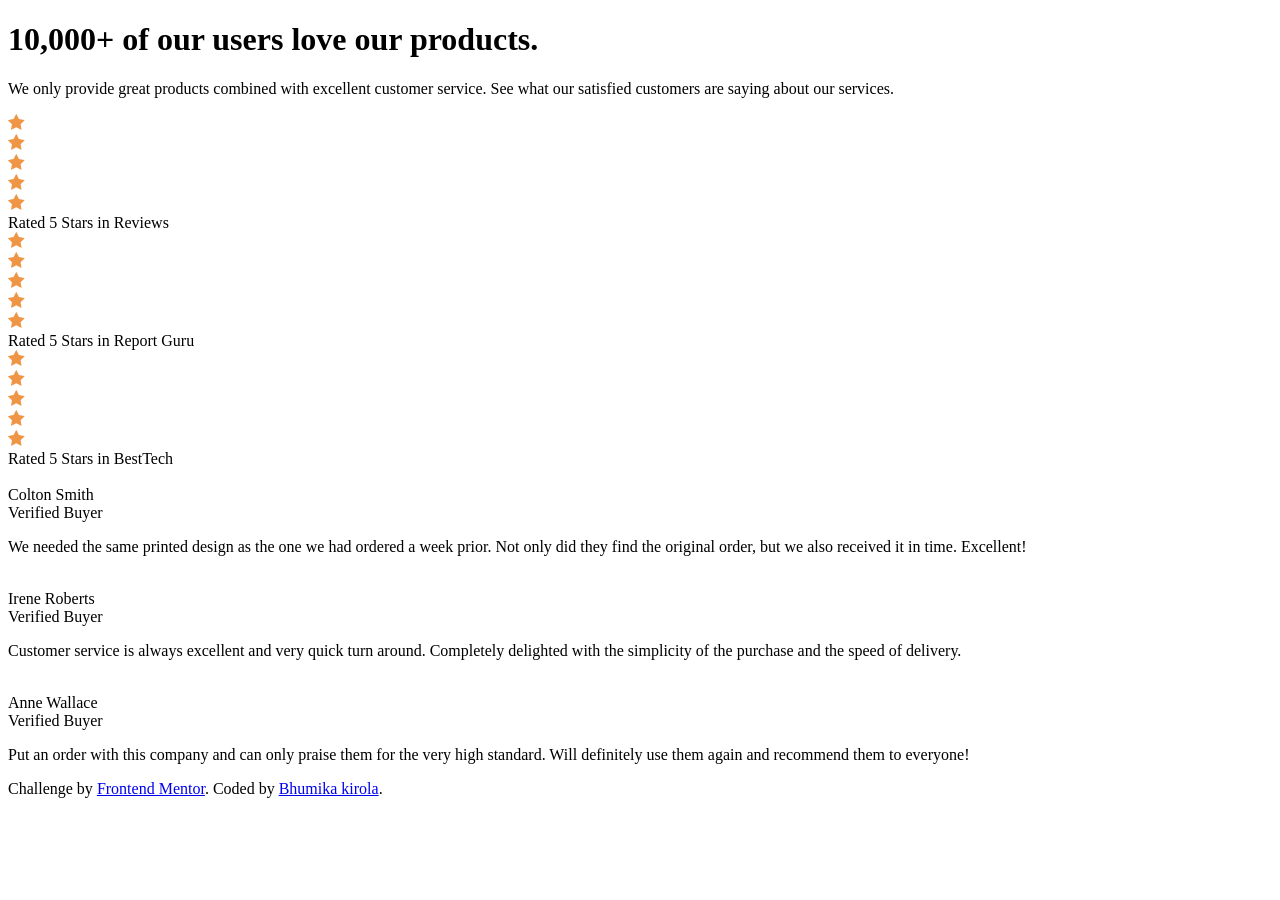
==== social-proof-section-master/index.html @ 1e0139d0 "Complete HTML structure for NFT preview, Profile card, and Social proof section" ====
<!DOCTYPE html>
<html lang="en">
  <head>
    <meta charset="UTF-8" />
    <meta name="viewport" content="width=device-width, initial-scale=1.0" />
    <!-- displays site properly based on user's device -->

    <link
      rel="icon"
      type="image/png"
      sizes="32x32"
      href="./images/favicon-32x32.png"
    />

    <title>Frontend Mentor | Social proof section</title>
  </head>
  <body>
      <header>
        <div class="heading-box">
          <div class="heading"><h1>10,000+ of our users love our products.</h1></div>
          <div class="info"><p>We only provide great products combined with excellent customer service. See what our satisfied customers are saying about our services.</p></div>
        </div>
        <div class="ratings">
          <div class="rating first">
            <div class="stars-box">
              <div class="star1"><img src="images/icon-star.svg" alt="Star icon" /></div>
              <div class="star2"><img src="images/icon-star.svg" alt="Star icon" /></div>
              <div class="star3"><img src="images/icon-star.svg" alt="Star icon" /></div>
              <div class="star4"><img src="images/icon-star.svg" alt="Star icon" /></div>
              <div class="star5"><img src="images/icon-star.svg" alt="Star icon" /></div>
            </div>
            <span>Rated 5 Stars in Reviews</span>
          </div>
          <div class="rating second">
            <div class="stars-box">
              <div class="star1"><img src="images/icon-star.svg" alt="Star icon" /></div>
              <div class="star2"><img src="images/icon-star.svg" alt="Star icon" /></div>
              <div class="star3"><img src="images/icon-star.svg" alt="Star icon" /></div>
              <div class="star4"><img src="images/icon-star.svg" alt="Star icon" /></div>
              <div class="star5"><img src="images/icon-star.svg" alt="Star icon" /></div>
            </div>
            <span>Rated 5 Stars in Report Guru</span>
          </div>
          <div class="rating third">
            <div class="stars-box">
              <div class="star1"><img src="images/icon-star.svg" alt="Star icon" /></div>
              <div class="star2"><img src="images/icon-star.svg" alt="Star icon" /></div>
              <div class="star3"><img src="images/icon-star.svg" alt="Star icon" /></div>
              <div class="star4"><img src="images/icon-star.svg" alt="Star icon" /></div>
              <div class="star5"><img src="images/icon-star.svg" alt="Star icon" /></div>
            </div>
            <span>Rated 5 Stars in BestTech</span>
          </div>
        </div>
      </header>
      <main>
        <div class="box box1">
          <div class="head">
            
            <div class="img-container">
              <img src="" alt="">
            </div>
            <span class="name">Colton Smith</span>
            <div class="buyer">Verified Buyer</div>
          </div>
          <p>We needed the same printed design as the one we had ordered a week prior.
    Not only did they find the original order, but we also received it in time.
    Excellent!</p>
        </div>
        <div class="box box2">
          <div class="head">
            
            <div class="img-container">
              <img src="" alt="">
            </div>
            <span class="name">Irene Roberts</span>
            <div class="buyer">Verified Buyer</div>
          </div>
          <p>Customer service is always excellent and very quick turn around. Completely
    delighted with the simplicity of the purchase and the speed of delivery.</p>
        </div>
        <div class="box box3">
          <div class="head">
            
            <div class="img-container">
              <img src="" alt="">
            </div>
            <span class="name">Anne Wallace</span>
            <div class="buyer">Verified Buyer</div>
          </div>
          <p>Put an order with this company and can only praise them for the very high
    standard. Will definitely use them again and recommend them to everyone!</p>
        </div>
      </main>

    <footer class="attribution">
      Challenge by
      <a href="https://www.frontendmentor.io?ref=challenge"
        >Frontend Mentor</a
      >. Coded by <a href="#">Bhumika kirola</a>.
    </footer>
  </body>
</html>
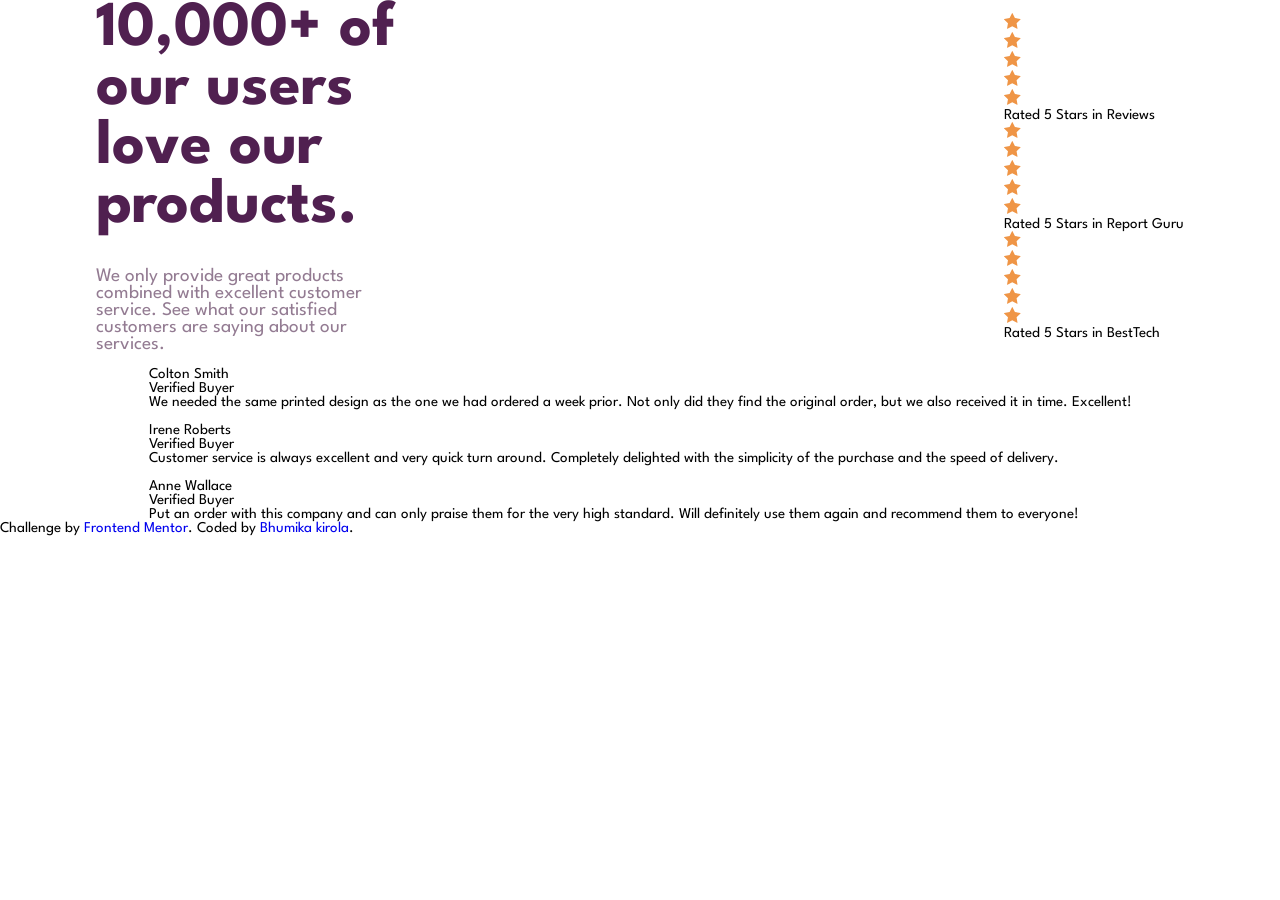
==== commit c7f323c5: "feat: progress on social proof section" ====
--- a/social-proof-section-master/index.html
+++ b/social-proof-section-master/index.html
@@ -1,103 +1,108 @@
 <!DOCTYPE html>
 <html lang="en">
-  <head>
-    <meta charset="UTF-8" />
-    <meta name="viewport" content="width=device-width, initial-scale=1.0" />
-    <!-- displays site properly based on user's device -->
 
-    <link
-      rel="icon"
-      type="image/png"
-      sizes="32x32"
-      href="./images/favicon-32x32.png"
-    />
+<head>
+  <meta charset="UTF-8" />
+  <meta name="viewport" content="width=device-width, initial-scale=1.0" />
+  <link rel="icon" type="image/png" sizes="32x32" href="./images/favicon-32x32.png" />
 
-    <title>Frontend Mentor | Social proof section</title>
-  </head>
-  <body>
-      <header>
-        <div class="heading-box">
-          <div class="heading"><h1>10,000+ of our users love our products.</h1></div>
-          <div class="info"><p>We only provide great products combined with excellent customer service. See what our satisfied customers are saying about our services.</p></div>
+  <title>Frontend Mentor | Social proof section</title>
+  <link rel="preconnect" href="https://fonts.googleapis.com">
+  <link rel="preconnect" href="https://fonts.gstatic.com" crossorigin>
+  <link
+    href="https://fonts.googleapis.com/css2?family=Fraunces:ital,opsz,wght@0,9..144,100..900;1,9..144,100..900&family=Karla:ital,wght@0,200..800;1,200..800&family=League+Spartan:wght@100..900&family=Montserrat:ital,wght@0,100..900;1,100..900&display=swap"
+    rel="stylesheet">
+  <link rel="stylesheet" href="style.css" />
+</head>
+
+<body>
+  <div class="page">
+
+    <header>
+      <div class="heading-box">
+        <div class="heading">
+          <h1>10,000+ of our users love our products.</h1>
         </div>
-        <div class="ratings">
-          <div class="rating first">
-            <div class="stars-box">
-              <div class="star1"><img src="images/icon-star.svg" alt="Star icon" /></div>
-              <div class="star2"><img src="images/icon-star.svg" alt="Star icon" /></div>
-              <div class="star3"><img src="images/icon-star.svg" alt="Star icon" /></div>
-              <div class="star4"><img src="images/icon-star.svg" alt="Star icon" /></div>
-              <div class="star5"><img src="images/icon-star.svg" alt="Star icon" /></div>
-            </div>
-            <span>Rated 5 Stars in Reviews</span>
+          <p class="info" >We only provide great products combined with excellent customer service. See what our satisfied customers are saying about our services.</p>
+      </div>
+      <div class="ratings">
+        <div class="rating first">
+          <div class="stars-box">
+            <div class="star1"><img src="images/icon-star.svg" alt="Star icon" /></div>
+            <div class="star2"><img src="images/icon-star.svg" alt="Star icon" /></div>
+            <div class="star3"><img src="images/icon-star.svg" alt="Star icon" /></div>
+            <div class="star4"><img src="images/icon-star.svg" alt="Star icon" /></div>
+            <div class="star5"><img src="images/icon-star.svg" alt="Star icon" /></div>
           </div>
-          <div class="rating second">
-            <div class="stars-box">
-              <div class="star1"><img src="images/icon-star.svg" alt="Star icon" /></div>
-              <div class="star2"><img src="images/icon-star.svg" alt="Star icon" /></div>
-              <div class="star3"><img src="images/icon-star.svg" alt="Star icon" /></div>
-              <div class="star4"><img src="images/icon-star.svg" alt="Star icon" /></div>
-              <div class="star5"><img src="images/icon-star.svg" alt="Star icon" /></div>
-            </div>
-            <span>Rated 5 Stars in Report Guru</span>
+          <span>Rated 5 Stars in Reviews</span>
+        </div>
+        <div class="rating second">
+          <div class="stars-box">
+            <div class="star1"><img src="images/icon-star.svg" alt="Star icon" /></div>
+            <div class="star2"><img src="images/icon-star.svg" alt="Star icon" /></div>
+            <div class="star3"><img src="images/icon-star.svg" alt="Star icon" /></div>
+            <div class="star4"><img src="images/icon-star.svg" alt="Star icon" /></div>
+            <div class="star5"><img src="images/icon-star.svg" alt="Star icon" /></div>
           </div>
-          <div class="rating third">
-            <div class="stars-box">
-              <div class="star1"><img src="images/icon-star.svg" alt="Star icon" /></div>
-              <div class="star2"><img src="images/icon-star.svg" alt="Star icon" /></div>
-              <div class="star3"><img src="images/icon-star.svg" alt="Star icon" /></div>
-              <div class="star4"><img src="images/icon-star.svg" alt="Star icon" /></div>
-              <div class="star5"><img src="images/icon-star.svg" alt="Star icon" /></div>
-            </div>
-            <span>Rated 5 Stars in BestTech</span>
+          <span>Rated 5 Stars in Report Guru</span>
+        </div>
+        <div class="rating third">
+          <div class="stars-box">
+            <div class="star1"><img src="images/icon-star.svg" alt="Star icon" /></div>
+            <div class="star2"><img src="images/icon-star.svg" alt="Star icon" /></div>
+            <div class="star3"><img src="images/icon-star.svg" alt="Star icon" /></div>
+            <div class="star4"><img src="images/icon-star.svg" alt="Star icon" /></div>
+            <div class="star5"><img src="images/icon-star.svg" alt="Star icon" /></div>
           </div>
+          <span>Rated 5 Stars in BestTech</span>
         </div>
-      </header>
-      <main>
-        <div class="box box1">
-          <div class="head">
-            
-            <div class="img-container">
-              <img src="" alt="">
-            </div>
-            <span class="name">Colton Smith</span>
-            <div class="buyer">Verified Buyer</div>
+      </div>
+    </header>
+    <main>
+      <div class="box box1">
+        <div class="head">
+
+          <div class="img-container">
+            <img src="" alt="">
           </div>
-          <p>We needed the same printed design as the one we had ordered a week prior.
-    Not only did they find the original order, but we also received it in time.
-    Excellent!</p>
+          <span class="name">Colton Smith</span>
+          <div class="buyer">Verified Buyer</div>
         </div>
-        <div class="box box2">
-          <div class="head">
-            
-            <div class="img-container">
-              <img src="" alt="">
-            </div>
-            <span class="name">Irene Roberts</span>
-            <div class="buyer">Verified Buyer</div>
+        <p>We needed the same printed design as the one we had ordered a week prior.
+          Not only did they find the original order, but we also received it in time.
+          Excellent!</p>
+      </div>
+      <div class="box box2">
+        <div class="head">
+
+          <div class="img-container">
+            <img src="" alt="">
           </div>
-          <p>Customer service is always excellent and very quick turn around. Completely
-    delighted with the simplicity of the purchase and the speed of delivery.</p>
+          <span class="name">Irene Roberts</span>
+          <div class="buyer">Verified Buyer</div>
         </div>
-        <div class="box box3">
-          <div class="head">
-            
-            <div class="img-container">
-              <img src="" alt="">
-            </div>
-            <span class="name">Anne Wallace</span>
-            <div class="buyer">Verified Buyer</div>
+        <p>Customer service is always excellent and very quick turn around. Completely
+          delighted with the simplicity of the purchase and the speed of delivery.</p>
+      </div>
+      <div class="box box3">
+        <div class="head">
+
+          <div class="img-container">
+            <img src="" alt="">
           </div>
-          <p>Put an order with this company and can only praise them for the very high
-    standard. Will definitely use them again and recommend them to everyone!</p>
+          <span class="name">Anne Wallace</span>
+          <div class="buyer">Verified Buyer</div>
         </div>
-      </main>
+        <p>Put an order with this company and can only praise them for the very high
+          standard. Will definitely use them again and recommend them to everyone!</p>
+      </div>
+    </main>
 
-    <footer class="attribution">
-      Challenge by
-      <a href="https://www.frontendmentor.io?ref=challenge"
-        >Frontend Mentor</a
-      >. Coded by <a href="#">Bhumika kirola</a>.
-    </footer>
-  </body>
-</html>
+  </div>
+  <footer class="attribution">
+    Challenge by
+    <a href="https://www.frontendmentor.io?ref=challenge">Frontend Mentor</a>. Coded by <a href="#">Bhumika kirola</a>.
+  </footer>
+</body>
+
+</html>
--- a/social-proof-section-master/style.css
+++ b/social-proof-section-master/style.css
@@ -0,0 +1,75 @@
+/* 
+
+GLOBAL
+
+*/
+
+*{
+    margin: 0;
+    padding: 0;
+    box-sizing: border-box;
+}
+
+a{
+    text-decoration: none;
+}
+
+/* 
+
+color
+
+*/
+
+:root{
+--Very-Dark-Magenta: hsl(300, 43%, 22%);
+--Soft-Pink: hsl(333, 80%, 67%);
+--Dark-Grayish-Magenta: hsl(303, 10%, 53%);
+--Light-Grayish-Magenta:hsl(300, 24%, 96%);
+--White: hsl(0, 0%, 100%);
+}
+
+/* 
+
+card
+
+*/
+
+body{
+    width: 100%;
+    min-height: 100vh;
+    font-family: League Spartan, Arial, Helvetica, sans-serif;
+    font-size: 15px;
+}
+.page{
+    width: 85%;
+    margin: auto;
+    display: flex;
+    flex-direction: column;
+    justify-content: center;
+    align-items: center;
+}
+header{
+    width: 100%;
+    height: auto;
+    display: flex;
+    justify-content: space-between;
+    align-items: center;
+}
+
+.heading-box{
+    display: flex;
+    flex-direction: column;
+    width: 50%
+}
+.heading{
+    color: var(--Very-Dark-Magenta);
+    font-size: 2rem;
+    margin-block-end: 2rem;
+    width: 70%;
+}
+.info{
+    color: var(--Dark-Grayish-Magenta);
+    font-size: 1.2rem;
+    width: 50%;
+}
+
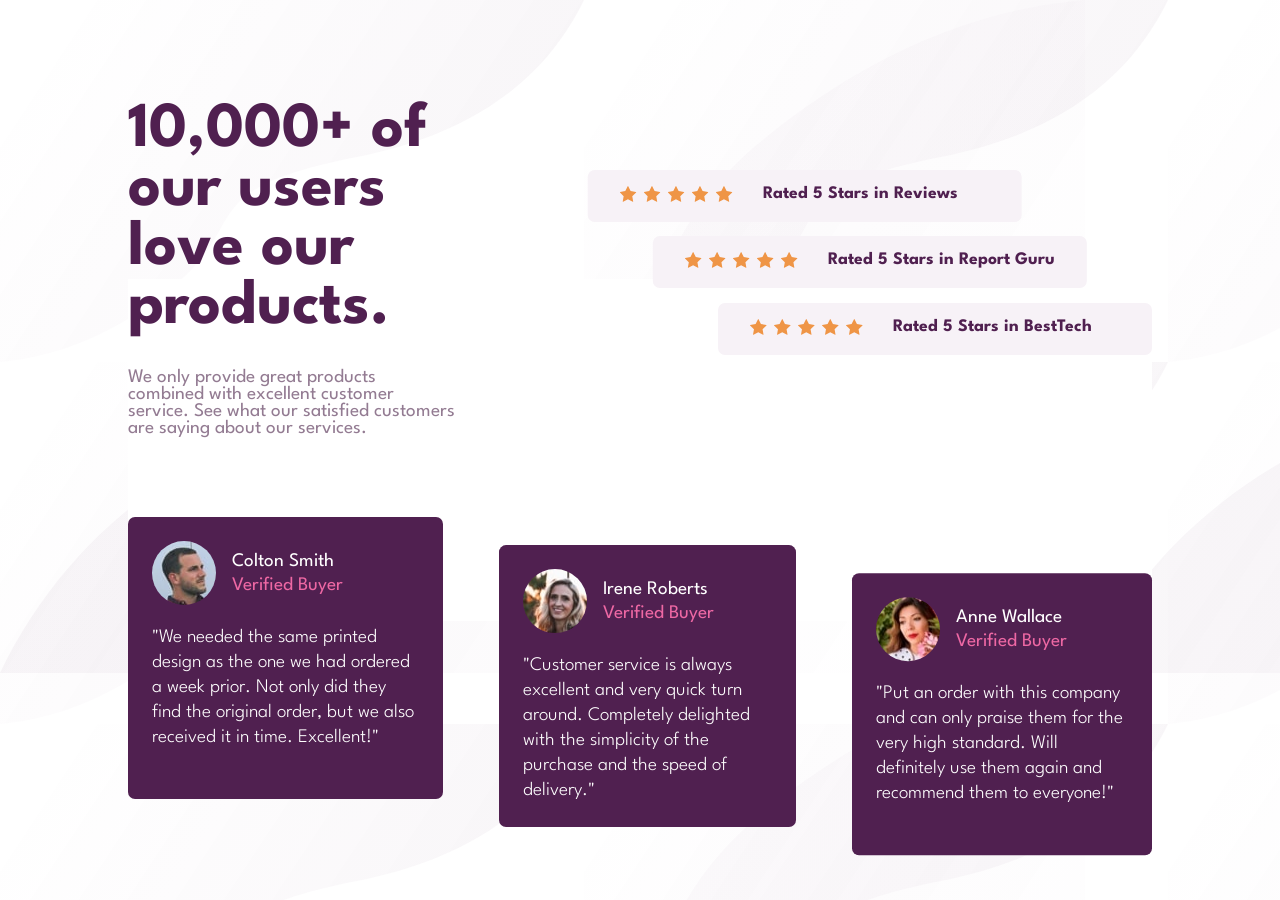
==== commit b51a7a9a: "Feat: Complete desktop styling; mobile responsiveness pending" ====
--- a/social-proof-section-master/index.html
+++ b/social-proof-section-master/index.html
@@ -23,9 +23,10 @@
         <div class="heading">
           <h1>10,000+ of our users love our products.</h1>
         </div>
-          <p class="info" >We only provide great products combined with excellent customer service. See what our satisfied customers are saying about our services.</p>
+        <p class="info">We only provide great products combined with excellent customer service. See what our satisfied
+          customers are saying about our services.</p>
       </div>
-      <div class="ratings">
+      <div class="ratings-container">
         <div class="rating first">
           <div class="stars-box">
             <div class="star1"><img src="images/icon-star.svg" alt="Star icon" /></div>
@@ -61,40 +62,37 @@
     <main>
       <div class="box box1">
         <div class="head">
-
-          <div class="img-container">
-            <img src="" alt="">
+          <div class="img-container"></div>
+          <div class="info">
+            <div class="name">Colton Smith</div>
+            <div class="buyer">Verified Buyer</div>
           </div>
-          <span class="name">Colton Smith</span>
-          <div class="buyer">Verified Buyer</div>
         </div>
-        <p>We needed the same printed design as the one we had ordered a week prior.
+        <p>"We needed the same printed design as the one we had ordered a week prior.
           Not only did they find the original order, but we also received it in time.
-          Excellent!</p>
+          Excellent!"</p>
       </div>
       <div class="box box2">
         <div class="head">
-
-          <div class="img-container">
-            <img src="" alt="">
+          <span class="img-container"></span>
+          <div class="info">
+            <div class="name">Irene Roberts</div>
+            <div class="buyer">Verified Buyer</div>
           </div>
-          <span class="name">Irene Roberts</span>
-          <div class="buyer">Verified Buyer</div>
         </div>
-        <p>Customer service is always excellent and very quick turn around. Completely
-          delighted with the simplicity of the purchase and the speed of delivery.</p>
+        <p>"Customer service is always excellent and very quick turn around. Completely
+          delighted with the simplicity of the purchase and the speed of delivery."</p>
       </div>
       <div class="box box3">
         <div class="head">
-
-          <div class="img-container">
-            <img src="" alt="">
+          <span class="img-container"></span>
+          <div class="info">
+            <div class="name">Anne Wallace</div>
+            <div class="buyer">Verified Buyer</div>
           </div>
-          <span class="name">Anne Wallace</span>
-          <div class="buyer">Verified Buyer</div>
         </div>
-        <p>Put an order with this company and can only praise them for the very high
-          standard. Will definitely use them again and recommend them to everyone!</p>
+        <p>"Put an order with this company and can only praise them for the very high
+          standard. Will definitely use them again and recommend them to everyone!"</p>
       </div>
     </main>
 
--- a/social-proof-section-master/style.css
+++ b/social-proof-section-master/style.css
@@ -4,13 +4,13 @@
 
 */
 
-*{
+* {
     margin: 0;
     padding: 0;
     box-sizing: border-box;
 }
 
-a{
+a {
     text-decoration: none;
 }
 
@@ -20,12 +20,12 @@
 
 */
 
-:root{
---Very-Dark-Magenta: hsl(300, 43%, 22%);
---Soft-Pink: hsl(333, 80%, 67%);
---Dark-Grayish-Magenta: hsl(303, 10%, 53%);
---Light-Grayish-Magenta:hsl(300, 24%, 96%);
---White: hsl(0, 0%, 100%);
+:root {
+    --Very-Dark-Magenta: hsl(300, 43%, 22%);
+    --Soft-Pink: hsl(333, 80%, 67%);
+    --Dark-Grayish-Magenta: hsl(303, 10%, 53%);
+    --Light-Grayish-Magenta: hsl(300, 24%, 96%);
+    --White: hsl(0, 0%, 100%);
 }
 
 /* 
@@ -34,42 +34,177 @@
 
 */
 
-body{
+body {
     width: 100%;
     min-height: 100vh;
     font-family: League Spartan, Arial, Helvetica, sans-serif;
     font-size: 15px;
-}
-.page{
-    width: 85%;
-    margin: auto;
-    display: flex;
-    flex-direction: column;
+    display: flex;
+    align-items: center;
     justify-content: center;
-    align-items: center;
-}
-header{
+    background-image: url("images/bg-pattern-bottom-desktop.svg"), url("images/bg-pattern-top-desktop.svg");
+}
+
+.page {
+    width: 80%;
+    display: flex;
+    flex-direction: column;
+    justify-content: center;
+    align-items: center;
+    height: 80%;
+    max-width: 1555px;
+    max-height: 342px;
+    background-color: var(--White);
+    background-color: var(--White);
+}
+
+/* -----------------header-----------------------------*/
+header {
     width: 100%;
     height: auto;
     display: flex;
     justify-content: space-between;
     align-items: center;
-}
-
-.heading-box{
-    display: flex;
-    flex-direction: column;
-    width: 50%
-}
-.heading{
+    margin-block-end: 5rem;
+}
+
+.heading-box {
+    display: flex;
+    flex-direction: column;
+    width: 32%;
+}
+
+.heading {
     color: var(--Very-Dark-Magenta);
     font-size: 2rem;
     margin-block-end: 2rem;
-    width: 70%;
-}
-.info{
+}
+
+.info {
     color: var(--Dark-Grayish-Magenta);
     font-size: 1.2rem;
-    width: 50%;
-}
-
+}
+
+/*  -----star------ */
+.ratings-container {
+    display: flex;
+    flex-direction: column;
+}
+
+.rating {
+    display: flex;
+    column-gap: 1.9rem;
+    background-color: var(--Light-Grayish-Magenta);
+    color: var(--Very-Dark-Magenta);
+    font-size: 1.1rem;
+    margin-block-end: .9rem;
+    padding: 1rem 2rem;
+    font-weight: bold;
+    border-radius: 7px;
+}
+
+.stars-box {
+    display: flex;
+    column-gap: 7px;
+}
+
+.second {
+    transform: translate(-15%);
+}
+
+.first {
+    transform: translate(-30%);
+}
+
+/* 
+
+main
+
+*/
+main {
+    display: flex;
+    column-gap: 3.5rem;
+}
+
+.box {
+    display: flex;
+    flex-direction: column;
+    background-color: var(--Very-Dark-Magenta);
+    padding: 1.5rem;
+    color: var(--White);
+    font-size: 1.2rem;
+    border-radius: 7px;
+}
+
+.box .head {
+    display: flex;
+    align-items: center;
+    justify-items: flex-start;
+    column-gap: 1rem;
+    margin-block-end: 1.2rem;
+    width: 100%;
+}
+
+.box p {
+    line-height: 25px;
+    font-weight: 300;
+}
+
+.img-container {
+    border-radius: 50%;
+    width: 4rem;
+    height: 4rem;
+    object-fit: cover;
+    background-repeat: no-repeat;
+}
+
+.box1 .img-container {
+    background-image: url(images/image-colton.jpg);
+}
+
+.box2 .img-container {
+    background-image: url(images/image-irene.jpg);
+}
+
+.box3 .img-container {
+    background-image: url(images/image-anne.jpg);
+}
+
+.box2 {
+    transform: translate(0, 10%);
+}
+
+.box3 {
+    transform: translate(0, 20%);
+}
+
+.info {
+    display: flex;
+    flex-direction: column;
+}
+
+.name {
+    margin-block-end: .2rem;
+    color: var(--White);
+}
+
+.buyer {
+    color: var(--Soft-Pink);
+    margin-block-start: .2rem;
+}
+
+/* 
+
+footer
+
+*/
+footer {
+    display: none;
+}
+
+/* 
+
+media queries
+
+*/
+
